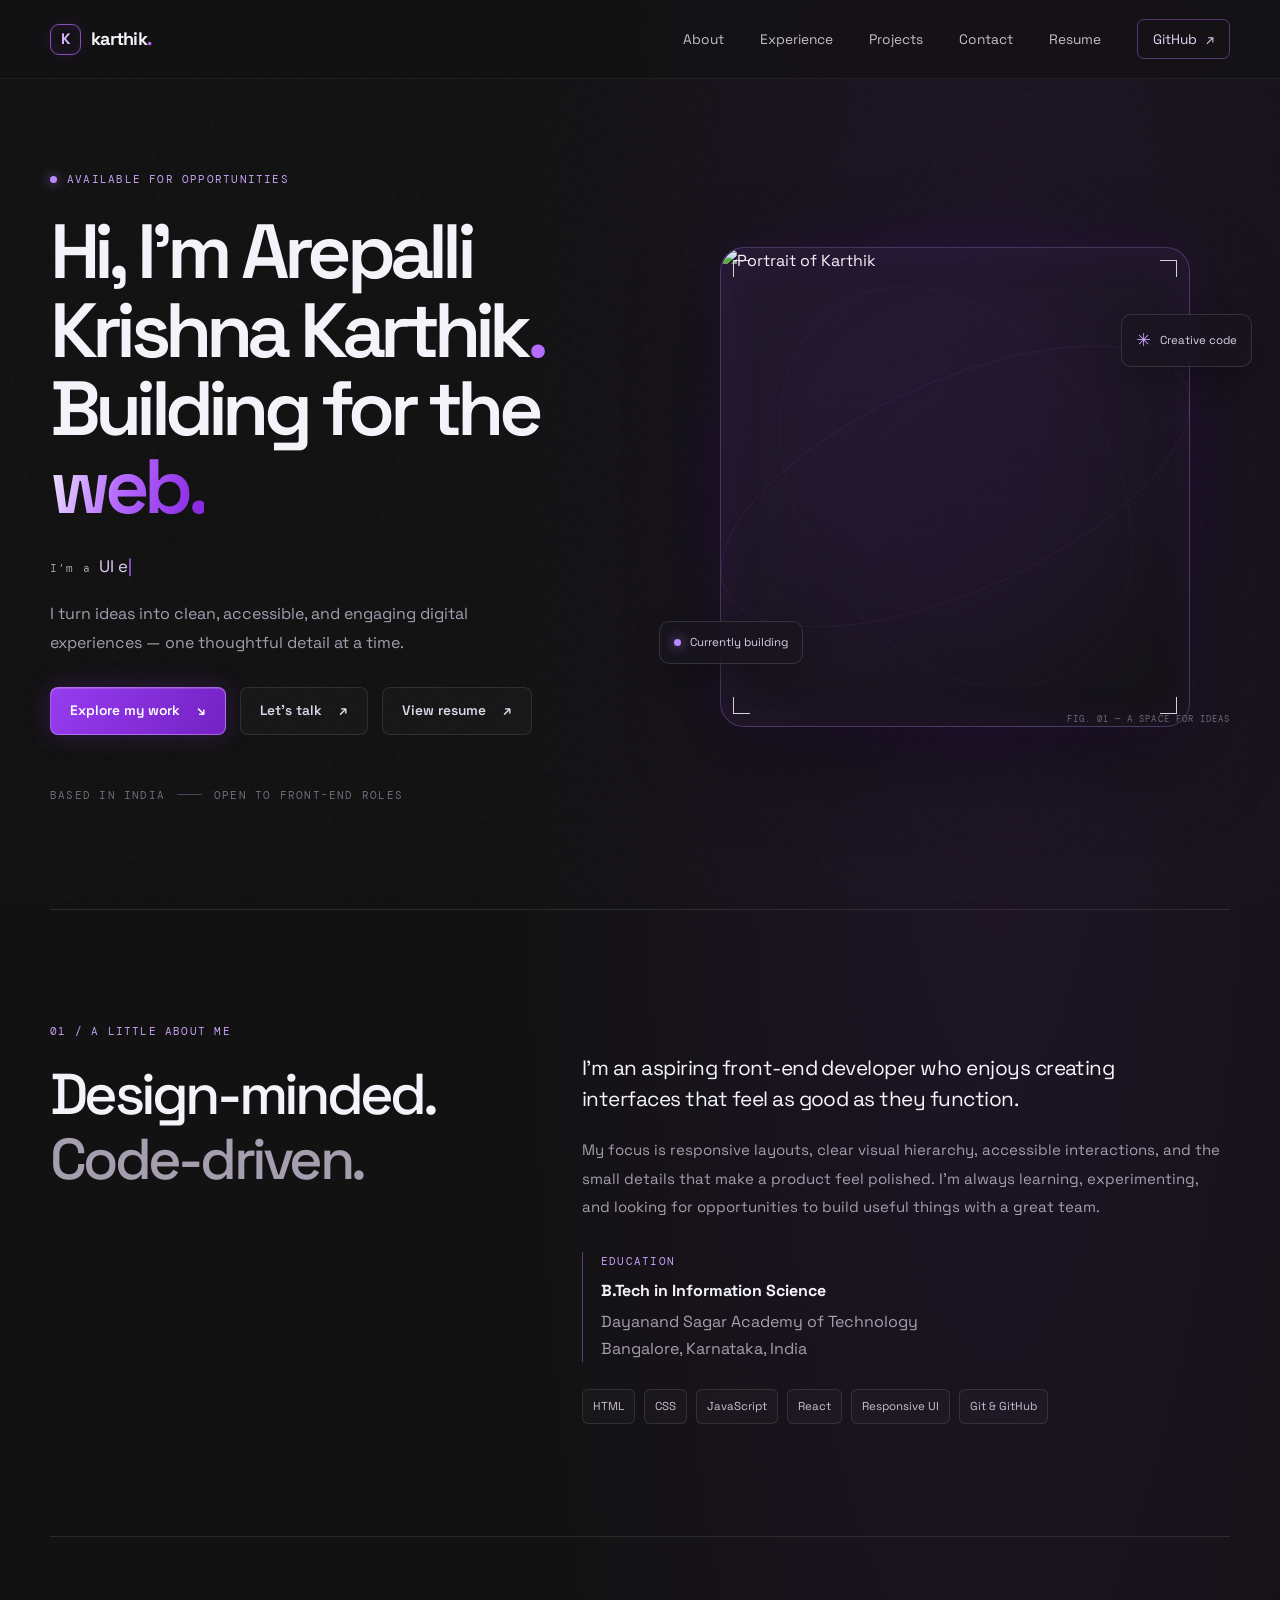
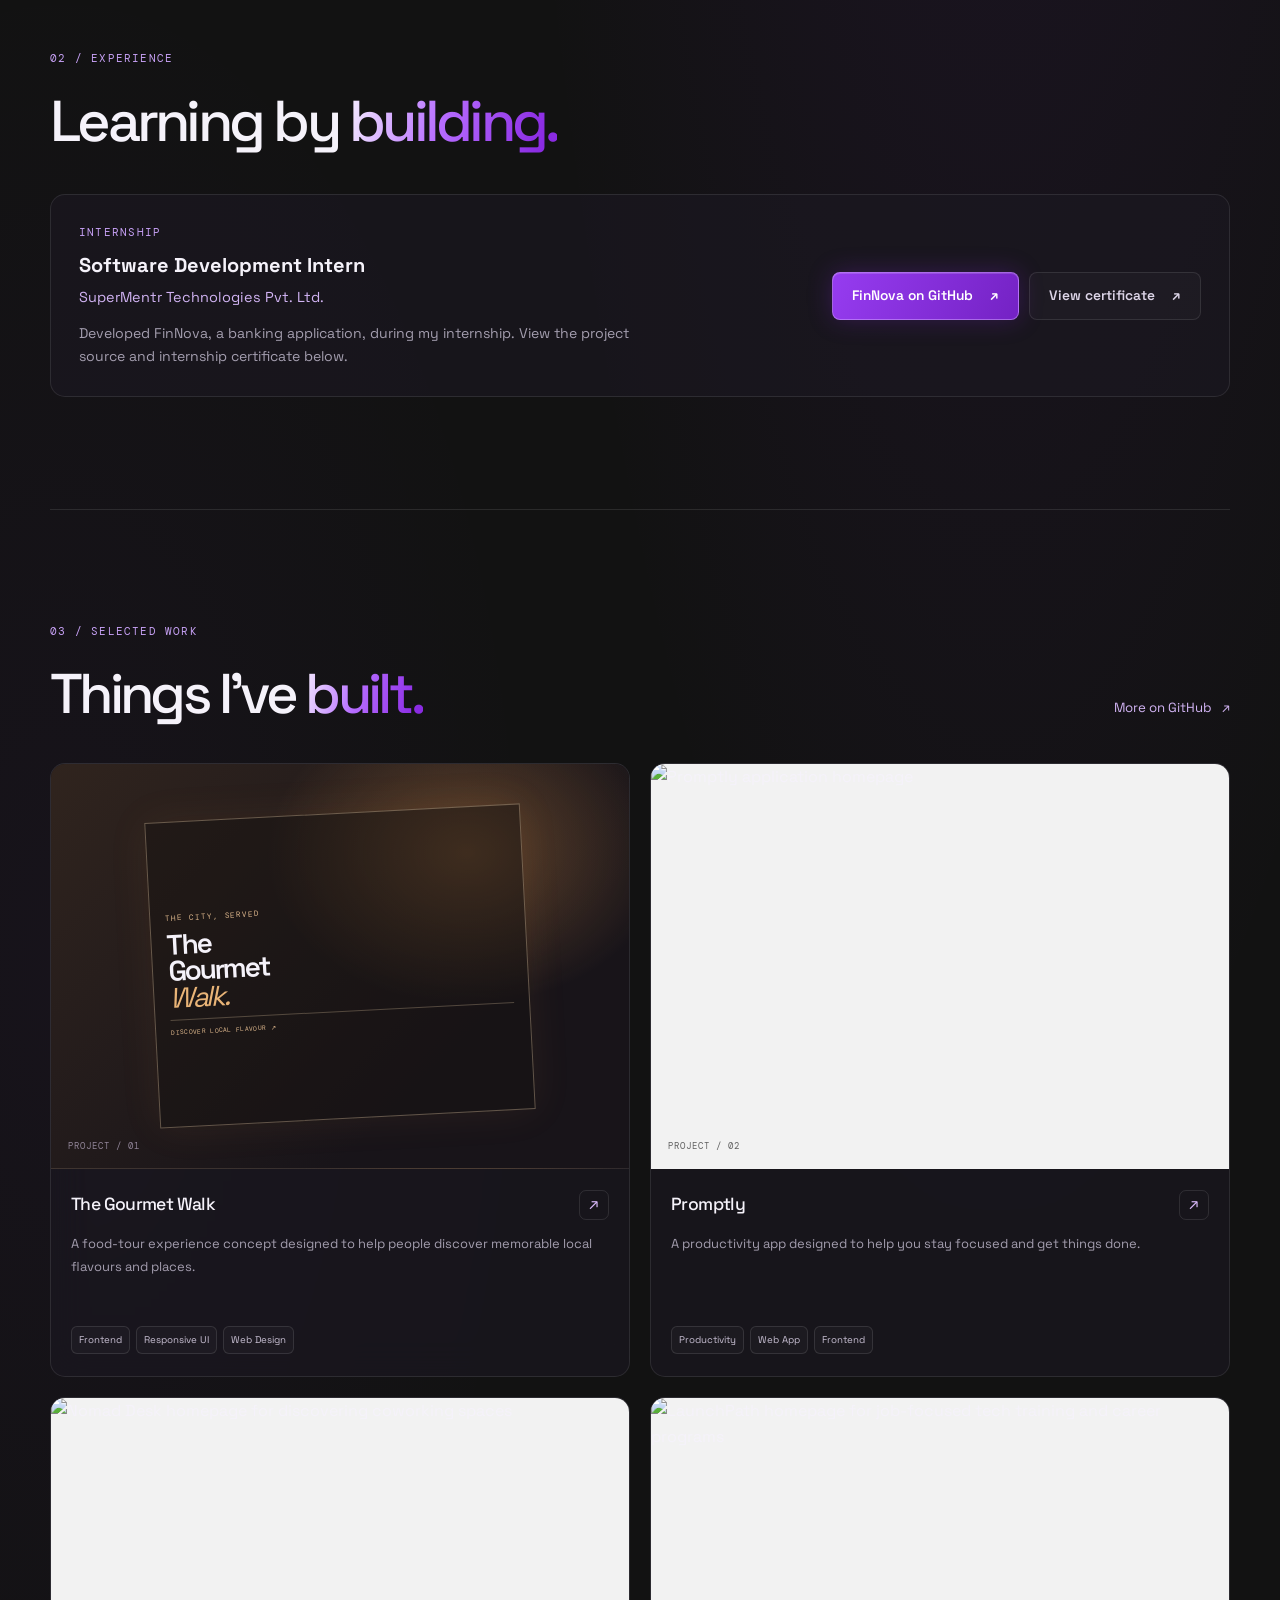
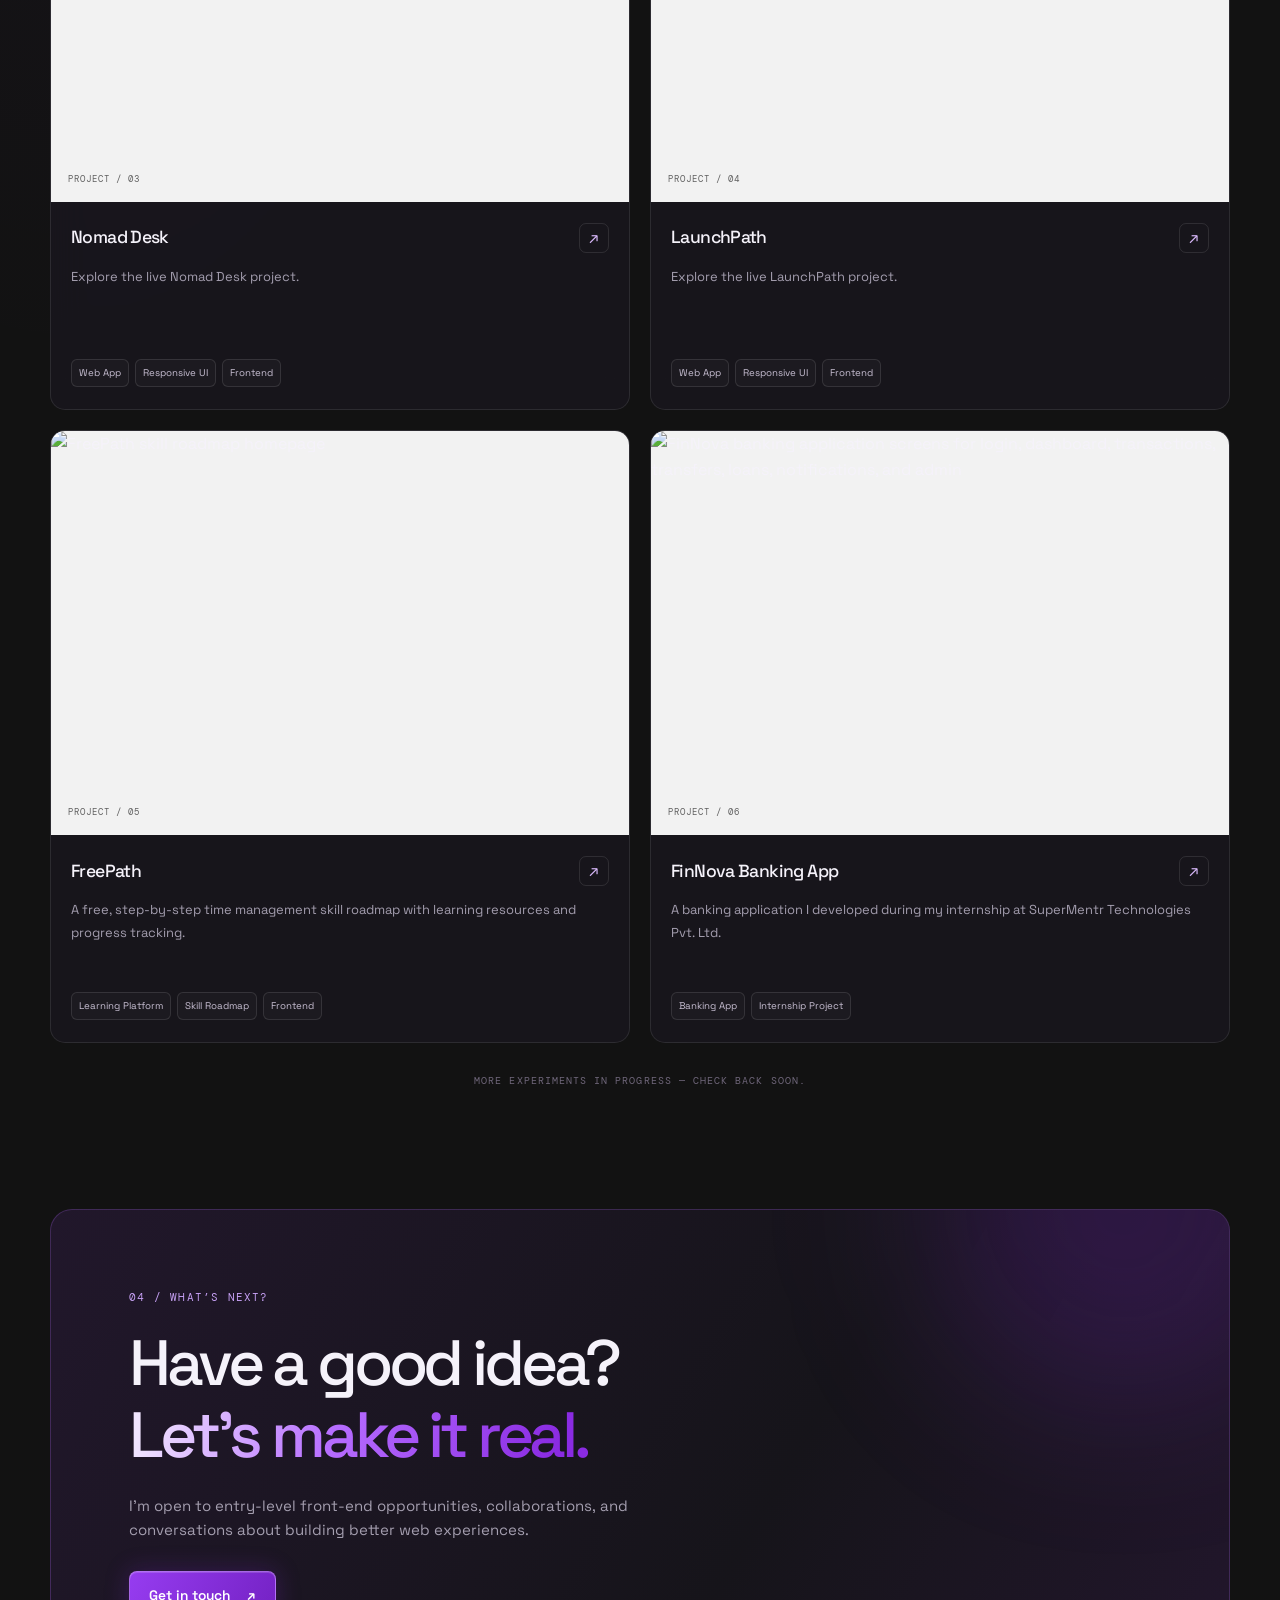
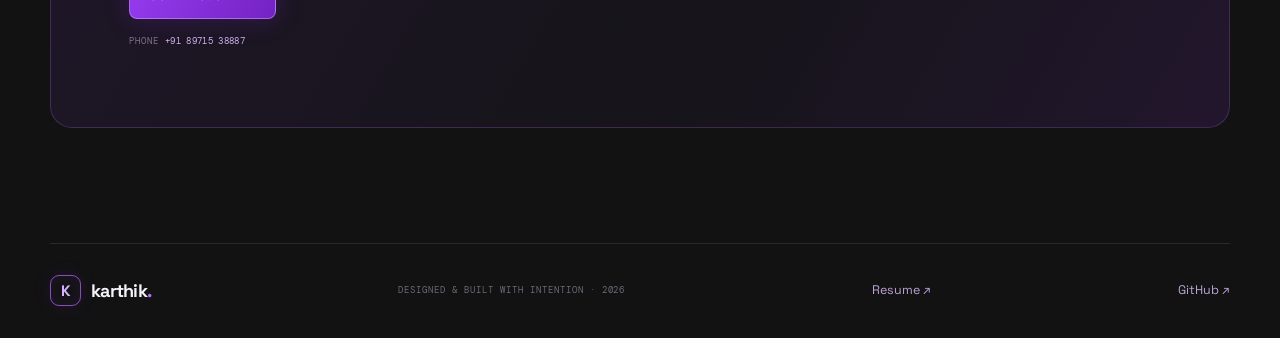
==== index.html @ 374aab89 "Add files via upload" ====
<!DOCTYPE html>
<html lang="en">
<head>
  <meta charset="UTF-8">
  <meta name="viewport" content="width=device-width, initial-scale=1.0">
  <meta name="theme-color" content="#121212">
  <meta name="description" content="Karthik — front-end developer crafting thoughtful, responsive web experiences.">
  <title> Karthik | Front-end Developer</title>
  <link rel="preconnect" href="https://fonts.googleapis.com">
  <link rel="preconnect" href="https://fonts.gstatic.com" crossorigin>
  <link href="https://fonts.googleapis.com/css2?family=DM+Mono:wght@400;500&family=Space+Grotesk:wght@400;500;600;700&display=swap" rel="stylesheet">
  <link rel="stylesheet" href="styles.css">
  <script src="script.js" defer></script>
</head>
<body>
  <a class="skip-link" href="#main">Skip to content</a>
  <header class="site-header">
    <nav class="nav container" aria-label="Main navigation">
      <a class="brand" href="#home" aria-label="Karthik home"><span class="brand-mark">K</span><span>karthik<span class="accent">.</span></span></a>
      <button class="menu-toggle" type="button" aria-expanded="false" aria-controls="nav-links" aria-label="Open navigation menu">
        <span></span><span></span>
      </button>
      <ul class="nav-links" id="nav-links">
        <li><a href="#about">About</a></li>
        <li><a href="#experience">Experience</a></li>
        <li><a href="#projects">Projects</a></li>
        <li><a href="#contact">Contact</a></li>
        <li><a href="resume.html">Resume</a></li>
        <li><a class="nav-github" href="https://github.com/karthikkk204" target="_blank" rel="noreferrer">GitHub <span aria-hidden="true">↗</span></a></li>
      </ul>
    </nav>
  </header>

  <main id="main">
    <section class="hero section container" id="home" aria-labelledby="hero-title">
      <div class="hero-copy">
        <p class="eyebrow"><span class="status-dot"></span> AVAILABLE FOR OPPORTUNITIES</p>
        <h1 id="hero-title">Hi, I’m  Arepalli Krishna Karthik<span class="accent">.</span><br>Building for the <span class="gradient-text">web.</span></h1>
        <p class="hero-subtitle"><span class="mono muted">I’m a </span><span class="typed-text" data-words="front-end developer,UI enthusiast,creative problem solver">front-end developer</span><span class="type-cursor" aria-hidden="true">|</span></p>
        <p class="hero-description">I turn ideas into clean, accessible, and engaging digital experiences — one thoughtful detail at a time.</p>
        <div class="hero-actions">
          <a class="button button-primary" href="#projects">Explore my work <span aria-hidden="true">↘</span></a>
          <a class="button button-quiet" href="#contact">Let’s talk <span aria-hidden="true">↗</span></a>
          <a class="button button-quiet" href="resume.html">View resume <span aria-hidden="true">↗</span></a>
        </div>
        <div class="hero-meta"><span class="mono">BASED IN INDIA</span><span class="meta-line"></span><span class="mono">OPEN TO FRONT-END ROLES</span></div>
      </div>

      <div class="hero-visual">
        <div class="visual-grid" aria-hidden="true"></div>
        <div class="orbit orbit-one" aria-hidden="true"></div>
        <div class="orbit orbit-two" aria-hidden="true"></div>
        <div class="visual-glow" aria-hidden="true"></div>
        <div class="scene-frame">
          <img class="profile-image" src="assets/profile.png" alt="Portrait of Karthik">
          <span class="frame-corner corner-tl" aria-hidden="true"></span>
          <span class="frame-corner corner-tr" aria-hidden="true"></span>
          <span class="frame-corner corner-bl" aria-hidden="true"></span>
          <span class="frame-corner corner-br" aria-hidden="true"></span>
        </div>
        <div class="floating-chip chip-top"><span class="chip-icon">✳</span> Creative code</div>
        <div class="floating-chip chip-bottom"><span class="status-dot"></span> Currently building</div>
        <p class="visual-caption mono">FIG. 01 — A SPACE FOR IDEAS</p>
      </div>
    </section>

    <section class="about section container" id="about" aria-labelledby="about-title">
      <div class="section-heading">
        <p class="eyebrow">01 / A LITTLE ABOUT ME</p>
        <h2 id="about-title">Design-minded.<br><span class="muted">Code-driven.</span></h2>
      </div>
      <div class="about-content">
        <p class="about-lead">I’m an aspiring front-end developer who enjoys creating interfaces that feel as good as they function.</p>
        <p class="muted">My focus is responsive layouts, clear visual hierarchy, accessible interactions, and the small details that make a product feel polished. I’m always learning, experimenting, and looking for opportunities to build useful things with a great team.</p>
        <div class="education">
          <p class="eyebrow">EDUCATION</p>
          <h3>B.Tech in Information Science</h3>
          <p class="muted">Dayanand Sagar Academy of Technology<br>Bangalore, Karnataka, India</p>
        </div>
        <div class="skill-list" aria-label="Skills">
          <span>HTML</span><span>CSS</span><span>JavaScript</span><span>React</span><span>Responsive UI</span><span>Git & GitHub</span>
        </div>
      </div>
    </section>

    <section class="experience section container" id="experience" aria-labelledby="experience-title">
      <div class="section-heading">
        <p class="eyebrow">02 / EXPERIENCE</p>
        <h2 id="experience-title">Learning by <span class="gradient-text">building.</span></h2>
      </div>
      <article class="experience-card">
        <div>
          <p class="eyebrow">INTERNSHIP</p>
          <h3>Software Development Intern</h3>
          <p class="experience-company">SuperMentr Technologies Pvt. Ltd.</p>
          <p class="muted">Developed FinNova, a banking application, during my internship. View the project source and internship certificate below.</p>
        </div>
        <div class="experience-links">
          <a class="button button-primary" href="https://github.com/karthikkk204/finnova-banking-application" target="_blank" rel="noreferrer">FinNova on GitHub <span aria-hidden="true">↗</span></a>
          <a class="button button-quiet" href="assets/internship%20certificate%20.pdf" target="_blank" rel="noreferrer">View certificate <span aria-hidden="true">↗</span></a>
        </div>
      </article>
    </section>

    <section class="projects section container" id="projects" aria-labelledby="projects-title">
      <div class="projects-heading">
        <div>
          <p class="eyebrow">03 / SELECTED WORK</p>
          <h2 id="projects-title">Things I’ve <span class="gradient-text">built.</span></h2>
        </div>
        <a class="text-link" href="https://github.com/karthikkk204" target="_blank" rel="noreferrer">More on GitHub <span aria-hidden="true">↗</span></a>
      </div>

      <div class="project-grid">
        <article class="project-card project-featured">
          <div class="project-art art-food" aria-hidden="true">
            <div class="art-window">
              <span class="art-kicker">THE CITY, SERVED</span>
              <span class="art-title">The<br>Gourmet<br><i>Walk.</i></span>
              <span class="art-pill">DISCOVER LOCAL FLAVOUR ↗</span>
            </div>
            <span class="art-index mono">PROJECT / 01</span>
          </div>
          <div class="project-info">
            <div class="project-title-row"><h3>The Gourmet Walk</h3><a href="https://the-gourmet-walk.vercel.app" target="_blank" rel="noreferrer" aria-label="Visit The Gourmet Walk website">↗</a></div>
            <p>A food-tour experience concept designed to help people discover memorable local flavours and places.</p>
            <div class="tag-list"><span>Frontend</span><span>Responsive UI</span><span>Web Design</span></div>
          </div>
        </article>

        <article class="project-card">
          <div class="project-art project-image-art">
            <img class="project-screenshot" src="assets/promptly.png" alt="Promptly application homepage">
            <span class="art-index mono">PROJECT / 02</span>
          </div>
          <div class="project-info">
            <div class="project-title-row"><h3>Promptly</h3><a href="https://promptly-gray-eight.vercel.app/" target="_blank" rel="noreferrer" aria-label="Visit Promptly">↗</a></div>
            <p>A productivity app designed to help you stay focused and get things done.</p>
            <div class="tag-list"><span>Productivity</span><span>Web App</span><span>Frontend</span></div>
          </div>
        </article>

        <article class="project-card">
          <div class="project-art project-image-art">
            <img class="project-screenshot" src="assets/nomaddesk.png" alt="Nomad Desk homepage for discovering coworking spaces">
            <span class="art-index mono">PROJECT / 03</span>
          </div>
          <div class="project-info">
            <div class="project-title-row"><h3>Nomad Desk</h3><a href="https://nomad-desk-nu.vercel.app" target="_blank" rel="noreferrer" aria-label="Visit Nomad Desk">↗</a></div>
            <p>Explore the live Nomad Desk project.</p>
            <div class="tag-list"><span>Web App</span><span>Responsive UI</span><span>Frontend</span></div>
          </div>
        </article>

        <article class="project-card">
          <div class="project-art project-image-art">
            <img class="project-screenshot" src="assets/launchpath.png" alt="LaunchPath homepage for job-focused tech training and career programs">
            <span class="art-index mono">PROJECT / 04</span>
          </div>
          <div class="project-info">
            <div class="project-title-row"><h3>LaunchPath</h3><a href="https://launchpath-gamma.vercel.app/" target="_blank" rel="noreferrer" aria-label="Visit LaunchPath">↗</a></div>
            <p>Explore the live LaunchPath project.</p>
            <div class="tag-list"><span>Web App</span><span>Responsive UI</span><span>Frontend</span></div>
          </div>
        </article>

        <article class="project-card">
          <div class="project-art project-image-art">
            <img class="project-screenshot" src="assets/freepath.png" alt="FreePath skill roadmap homepage">
            <span class="art-index mono">PROJECT / 05</span>
          </div>
          <div class="project-info">
            <div class="project-title-row"><h3>FreePath</h3><a href="https://freepath-three.vercel.app/skill/time-management" target="_blank" rel="noreferrer" aria-label="Visit FreePath time management roadmap">↗</a></div>
            <p>A free, step-by-step time management skill roadmap with learning resources and progress tracking.</p>
            <div class="tag-list"><span>Learning Platform</span><span>Skill Roadmap</span><span>Frontend</span></div>
          </div>
        </article>

        <article class="project-card">
          <div class="project-art project-image-art">
            <img class="project-screenshot" src="assets/project_sanp.png" alt="FinNova banking application screens for login, dashboard, transactions, transfers, loans, notifications, and admin">
            <span class="art-index mono">PROJECT / 06</span>
          </div>
          <div class="project-info">
            <div class="project-title-row"><h3>FinNova Banking App</h3><a href="https://github.com/karthikkk204/finnova-banking-application" target="_blank" rel="noreferrer" aria-label="View FinNova Banking App source on GitHub">↗</a></div>
            <p>A banking application I developed during my internship at SuperMentr Technologies Pvt. Ltd.</p>
            <div class="tag-list"><span>Banking App</span><span>Internship Project</span></div>
          </div>
        </article>
      </div>
      <p class="projects-note mono">MORE EXPERIMENTS IN PROGRESS — CHECK BACK SOON.</p>
    </section>

    <section class="contact section container" id="contact" aria-labelledby="contact-title">
      <div class="contact-panel">
        <div class="contact-orb" aria-hidden="true"></div>
        <p class="eyebrow">04 / WHAT’S NEXT?</p>
        <h2 id="contact-title">Have a good idea?<br><span class="gradient-text">Let’s make it real.</span></h2>
        <p class="muted">I’m open to entry-level front-end opportunities, collaborations, and conversations about building better web experiences.</p>
        <a class="button button-primary" href="https://mail.google.com/mail/?view=cm&amp;fs=1&amp;to=krishnakarthik.arepalli@gmail.com" target="_blank" rel="noreferrer">Get in touch <span aria-hidden="true">↗</span></a>
        <p class="contact-hint mono">PHONE <a href="tel:+91-8971538887">+91 89715 38887</a></p>
      </div>
    </section>
  </main>

  <footer class="footer container">
    <a class="brand" href="#home"><span class="brand-mark">K</span><span>karthik<span class="accent">.</span></span></a>
    <p class="mono">DESIGNED & BUILT WITH INTENTION · <span id="year">2026</span></p>
    <a class="footer-link" href="resume.html">Resume ↗</a>
    <a class="footer-link" href="https://github.com/karthikkk204" target="_blank" rel="noreferrer">GitHub ↗</a>
  </footer>
</body>
</html>
---- styles.css ----
/* Karthik's portfolio — dark minimalist / cyberpunk */
:root {
  color-scheme: dark;
  --bg: #121212;
  --bg-soft: #17151c;
  --panel: rgba(27, 25, 33, 0.68);
  --text: #f5f2fa;
  --muted: #a49eaf;
  --purple: #8A2BE2;
  --purple-bright: #b66cff;
  --line: rgba(255, 255, 255, 0.1);
  --font: "Space Grotesk", system-ui, sans-serif;
  --mono: "DM Mono", ui-monospace, monospace;
  --max-width: 1180px;
}
*, *::before, *::after { box-sizing: border-box; }
html { scroll-behavior: smooth; scroll-padding-top: 92px; }
body {
  margin: 0;
  background:
    radial-gradient(ellipse at 78% 10%, rgba(138, 43, 226, .10), transparent 32rem),
    radial-gradient(ellipse at 5% 50%, rgba(138, 43, 226, .045), transparent 30rem),
    var(--bg);
  color: var(--text);
  font-family: var(--font);
  line-height: 1.65;
  -webkit-font-smoothing: antialiased;
  overflow-x: hidden;
}
body::before {
  position: fixed; inset: 0; z-index: -1; pointer-events: none; content: "";
  opacity: .12;
  background-image: url("data:image/svg+xml,%3Csvg viewBox='0 0 180 180' xmlns='http://www.w3.org/2000/svg'%3E%3Cfilter id='n'%3E%3CfeTurbulence type='fractalNoise' baseFrequency='.85' numOctaves='3' stitchTiles='stitch'/%3E%3C/filter%3E%3Crect width='100%25' height='100%25' filter='url(%23n)' opacity='.16'/%3E%3C/svg%3E");
}
a { color: inherit; text-decoration: none; }
button, a { -webkit-tap-highlight-color: transparent; }
button { font: inherit; }
::selection { background: rgba(138, 43, 226, .42); color: white; }
.container { width: min(var(--max-width), calc(100% - 64px)); margin-inline: auto; }
.section { padding-block: 112px; }
.accent { color: var(--purple-bright); }
.muted { color: var(--muted); }
.mono, .eyebrow { font-family: var(--mono); letter-spacing: .11em; font-size: .69rem; }
.eyebrow { color: #c6a0f4; margin: 0 0 22px; }
.skip-link { position: absolute; top: -100px; left: 1rem; z-index: 1000; padding: .7rem 1rem; background: var(--purple); border-radius: 8px; }
.skip-link:focus { top: 1rem; }
.site-header {
  position: fixed; inset: 0 0 auto; z-index: 100;
  border-bottom: 1px solid rgba(255,255,255,.055);
  background: rgba(18,18,18,.72);
  -webkit-backdrop-filter: blur(18px); backdrop-filter: blur(18px);
}
.nav { min-height: 78px; display: flex; align-items: center; justify-content: space-between; }
.brand { display: inline-flex; align-items: center; gap: 10px; font-weight: 700; letter-spacing: -.04em; font-size: 1.13rem; }
.brand-mark { display: grid; place-items: center; width: 31px; height: 31px; border: 1px solid rgba(182,108,255,.7); border-radius: 9px; color: #d5b0ff; font-size: .95rem; box-shadow: inset 0 0 15px rgba(138,43,226,.13), 0 0 18px rgba(138,43,226,.12); }
.nav-links { display: flex; align-items: center; gap: 36px; list-style: none; padding: 0; margin: 0; }
.nav-links a { position: relative; color: #c5bfce; font-size: .86rem; transition: color .2s ease; }
.nav-links a:not(.nav-github)::after { position: absolute; content: ""; left: 0; bottom: -7px; width: 100%; height: 1px; background: var(--purple-bright); transform: scaleX(0); transform-origin: right; transition: transform .25s ease; }
.nav-links a:hover, .nav-links a:focus-visible { color: white; }
.nav-links a:hover::after, .nav-links a:focus-visible::after { transform: scaleX(1); transform-origin: left; }
.nav-links .nav-github { padding: 10px 15px; border: 1px solid rgba(182,108,255,.42); border-radius: 7px; color: #e6d4fb; }
.nav-github span { margin-left: 5px; }
.menu-toggle { display: none; background: none; border: 0; padding: 8px; color: white; }
.menu-toggle span { display: block; width: 23px; height: 2px; background: white; margin: 5px 0; }

.hero { min-height: 760px; padding-top: 170px; padding-bottom: 105px; display: grid; grid-template-columns: 1.03fr .97fr; gap: 48px; align-items: center; }
.hero-copy { position: relative; z-index: 2; }
.status-dot { display: inline-block; width: 7px; height: 7px; flex: 0 0 auto; border-radius: 50%; background: #b98aff; box-shadow: 0 0 12px rgba(185,138,255,.8); }
.hero .eyebrow { display: flex; align-items: center; gap: 10px; margin-bottom: 24px; }
h1, h2, h3, p { margin-top: 0; }
h1 { max-width: 690px; font-size: clamp(3.25rem, 6vw, 5.5rem); letter-spacing: -.075em; line-height: 1.02; margin-bottom: 27px; font-weight: 600; }
.gradient-text { color: var(--purple-bright); background: linear-gradient(105deg, #f1e5ff 4%, #b66cff 45%, #8A2BE2 92%); -webkit-background-clip: text; background-clip: text; -webkit-text-fill-color: transparent; }
.hero-subtitle { min-height: 30px; margin-bottom: 16px; font-size: 1.05rem; }
.typed-text { color: #e1c9ff; }
.type-cursor { color: var(--purple-bright); animation: blink .8s step-end infinite; }
@keyframes blink { 50% { opacity: 0; } }
.hero-description { max-width: 480px; color: var(--muted); font-size: 1rem; line-height: 1.85; margin-bottom: 29px; }
.hero-actions { display: flex; align-items: center; gap: 14px; flex-wrap: wrap; }
.button { display: inline-flex; align-items: center; justify-content: center; gap: 17px; min-height: 48px; padding: 0 19px; border-radius: 8px; font-size: .86rem; font-weight: 600; transition: transform .2s ease, box-shadow .2s ease, border-color .2s ease; }
.button:hover { transform: translateY(-2px); }
.button-primary { background: linear-gradient(115deg, #963cf0, #7422c4); border: 1px solid rgba(216,174,255,.48); color: white; box-shadow: 0 0 25px rgba(138,43,226,.25), inset 0 1px rgba(255,255,255,.15); }
.button-primary:hover { box-shadow: 0 0 35px rgba(138,43,226,.45), inset 0 1px rgba(255,255,255,.18); }
.button-quiet { border: 1px solid var(--line); color: #ddd5e8; background: rgba(255,255,255,.025); }
.button-quiet:hover { border-color: rgba(182,108,255,.5); }
.hero-meta { display: flex; align-items: center; gap: 12px; color: #716a7b; margin-top: 51px; font-size: .59rem; }
.meta-line { width: 25px; height: 1px; background: #4e405f; }

.hero-visual { min-height: 450px; position: relative; display: grid; place-items: center; isolation: isolate; }
.visual-grid { position: absolute; inset: 6% -4% 4% 0; z-index: -2; opacity: .25; background-image: linear-gradient(rgba(173,112,237,.15) 1px, transparent 1px), linear-gradient(90deg, rgba(173,112,237,.15) 1px, transparent 1px); background-size: 32px 32px; mask-image: radial-gradient(ellipse, black 15%, transparent 72%); }
.visual-glow { position: absolute; width: 68%; aspect-ratio: 1; border-radius: 50%; background: rgba(117,32,202,.2); filter: blur(68px); z-index: -1; }
.orbit { position: absolute; border: 1px solid rgba(181,126,255,.22); border-radius: 50%; transform: rotate(-24deg); }
.orbit-one { width: 92%; height: 44%; }
.orbit-two { width: 79%; height: 65%; transform: rotate(57deg); border-color: rgba(181,126,255,.12); }
.scene-frame { width: min(100%, 470px); aspect-ratio: 1 / 1.02; position: relative; overflow: hidden; border: 1px solid rgba(190,140,255,.28); border-radius: 24px; background: linear-gradient(145deg, rgba(42,29,57,.62), rgba(18,18,18,.75)); box-shadow: 0 30px 90px rgba(0,0,0,.35), 0 0 55px rgba(138,43,226,.11), inset 0 0 50px rgba(138,43,226,.08); animation: float 7s ease-in-out infinite; }
.scene-frame iframe { position: absolute; inset: 0; width: 100%; height: 100%; border: 0; z-index: 2; background: transparent; }
.profile-image { position: absolute; inset: 0; width: 100%; height: 100%; border-radius: inherit; object-fit: cover; }
.scene-placeholder { position: absolute; inset: 0; display: flex; align-items: center; justify-content: center; flex-direction: column; gap: 11px; text-align: center; }
.scene-placeholder p { margin: 0; color: #cdb0f5; font-size: .7rem; }
.placeholder-hint { max-width: 230px; padding: 0 10px; color: #81768d; font-size: .7rem; }
.scene-orb { width: 142px; aspect-ratio: 1; border-radius: 44% 56% 58% 42% / 42% 44% 56% 58%; display: grid; place-items: center; margin-bottom: 10px; background: radial-gradient(circle at 32% 26%, #d7b2ff 0, #9b4be8 17%, #51217b 48%, #1b1324 74%); box-shadow: inset -18px -17px 32px rgba(0,0,0,.5), inset 9px 9px 24px rgba(255,255,255,.16), 0 0 52px rgba(138,43,226,.28); animation: morph 9s ease-in-out infinite; }
.scene-orb span { width: 60%; height: 60%; border: 1px solid rgba(236,218,255,.42); border-radius: 50%; transform: rotateX(65deg) rotate(-30deg); box-shadow: 0 0 18px rgba(198,144,255,.3); }
@keyframes morph { 0%,100% { border-radius: 44% 56% 58% 42% / 42% 44% 56% 58%; transform: rotate(-8deg); } 50% { border-radius: 60% 40% 40% 60% / 55% 60% 40% 45%; transform: rotate(9deg); } }
@keyframes float { 0%,100% { transform: translateY(0) rotate(.3deg); } 50% { transform: translateY(-12px) rotate(-.3deg); } }
.frame-corner { position: absolute; z-index: 3; width: 17px; height: 17px; border-color: #c48cff; opacity: .85; }
.corner-tl { top: 12px; left: 12px; border-top: 1px solid; border-left: 1px solid; }
.corner-tr { top: 12px; right: 12px; border-top: 1px solid; border-right: 1px solid; }
.corner-bl { bottom: 12px; left: 12px; border-bottom: 1px solid; border-left: 1px solid; }
.corner-br { bottom: 12px; right: 12px; border-bottom: 1px solid; border-right: 1px solid; }
.floating-chip { position: absolute; z-index: 4; display: flex; align-items: center; gap: 9px; padding: 11px 14px; border: 1px solid rgba(255,255,255,.12); border-radius: 10px; background: rgba(25,22,31,.75); -webkit-backdrop-filter: blur(14px); backdrop-filter: blur(14px); color: #dcd2e8; font-size: .72rem; box-shadow: 0 12px 32px rgba(0,0,0,.2); }
.chip-top { top: 14%; right: -4%; }
.chip-icon { color: #d0a5ff; font-size: 1.1rem; }
.chip-bottom { bottom: 13%; left: -4%; }
.visual-caption { position: absolute; right: 0; bottom: -10px; color: #6f667a; font-size: .59rem; }

.about { border-top: 1px solid var(--line); border-bottom: 1px solid var(--line); display: grid; grid-template-columns: .8fr 1.2fr; gap: 100px; }
h2 { font-size: clamp(2.3rem, 4.5vw, 3.7rem); line-height: 1.12; letter-spacing: -.065em; font-weight: 500; margin-bottom: 0; }
.about-content { padding-top: 31px; max-width: 650px; }
.about-lead { font-size: 1.3rem; line-height: 1.5; letter-spacing: -.025em; max-width: 610px; }
.about-content > .muted { font-size: .94rem; line-height: 1.9; }
.education { margin-top: 30px; padding-left: 18px; border-left: 1px solid rgba(182,108,255,.45); }
.education .eyebrow { margin-bottom: 8px; }
.education h3 { margin-bottom: 5px; font-size: 1rem; }
.education p:last-child { margin-bottom: 0; }
.experience { border-bottom: 1px solid var(--line); }
.experience-card { display: flex; justify-content: space-between; align-items: center; gap: 30px; margin-top: 40px; padding: 28px; border: 1px solid rgba(255,255,255,.095); border-radius: 15px; background: var(--panel); }
.experience-card .eyebrow { margin-bottom: 8px; }
.experience-card h3 { margin-bottom: 4px; font-size: 1.25rem; }
.experience-company { margin-bottom: 12px; color: #d2b4f4; font-size: .9rem; }
.experience-card .muted { max-width: 560px; margin-bottom: 0; font-size: .88rem; }
.experience-links { display: flex; flex-wrap: wrap; gap: 10px; }
.skill-list, .tag-list { display: flex; flex-wrap: wrap; gap: 9px; }
.skill-list { margin-top: 27px; }
.skill-list span, .tag-list span { border: 1px solid rgba(255,255,255,.11); border-radius: 6px; padding: 7px 10px; color: #c9c0d4; background: rgba(255,255,255,.025); font-size: .72rem; }

.projects { padding-bottom: 95px; }
.projects-heading { display: flex; align-items: end; justify-content: space-between; gap: 24px; margin-bottom: 38px; }
.projects-heading h2 { font-size: clamp(2.4rem, 4.5vw, 3.5rem); }
.text-link { color: #d2b4f4; font-size: .83rem; padding-bottom: 6px; }
.text-link span { display: inline-block; margin-left: 7px; transition: transform .2s ease; }
.text-link:hover span { transform: translate(3px,-3px); }
.project-grid { display: grid; grid-template-columns: repeat(2, minmax(0, 1fr)); gap: 20px; }
.project-card { min-width: 0; overflow: hidden; border: 1px solid rgba(255,255,255,.095); border-radius: 15px; background: var(--panel); -webkit-backdrop-filter: blur(18px); backdrop-filter: blur(18px); transition: transform .28s ease, border-color .28s ease, box-shadow .28s ease; }
.project-card:hover { transform: translateY(-7px); border-color: rgba(182,108,255,.55); box-shadow: 0 18px 50px rgba(0,0,0,.24), 0 0 30px rgba(138,43,226,.11); }
.project-art { position: relative; display: grid; place-items: center; aspect-ratio: 1.43 / 1; overflow: hidden; border-bottom: 1px solid rgba(255,255,255,.08); }
.project-image-art { background: #f2f2f2; }
.project-screenshot { width: 100%; height: 100%; object-fit: contain; }
.project-image-art .art-index { color: rgba(18,18,18,.65); }
.art-index { position: absolute; left: 17px; bottom: 14px; color: rgba(236,221,255,.55); font-size: .56rem; }
.art-food { background: radial-gradient(ellipse at 72% 22%, rgba(220,147,75,.35), transparent 34%), linear-gradient(135deg, #30241e, #181419 70%); }
.art-window { width: 65%; height: 76%; display: flex; flex-direction: column; justify-content: center; padding: 15px; border: 1px solid rgba(255,225,185,.32); background: rgba(22,18,17,.46); box-shadow: 0 0 40px rgba(211,134,70,.09); transform: rotate(-3deg); }
.art-kicker { font: .48rem var(--mono); letter-spacing: .12em; color: #dfb88d; }
.art-title { font-size: clamp(1.3rem, 2.2vw, 2.1rem); font-weight: 600; letter-spacing: -.08em; line-height: .94; margin: 9px 0; }
.art-title i { color: #e9b477; font-weight: 400; }
.art-pill { font: .4rem var(--mono); letter-spacing: .05em; color: #dfb88d; border-top: 1px solid rgba(255,225,185,.25); padding-top: 8px; }
.art-portfolio { background: radial-gradient(ellipse at 40% 20%, rgba(138,43,226,.25), transparent 50%), #17141d; }
.mini-browser { position: relative; width: 67%; height: 66%; border: 1px solid rgba(205,172,255,.35); border-radius: 8px; background: rgba(19,17,24,.85); box-shadow: 0 10px 35px rgba(0,0,0,.3); padding: 24px 14px 12px; transform: rotate(4deg); }
.browser-dots { position: absolute; display: flex; gap: 4px; top: 9px; left: 10px; }
.browser-dots i { width: 4px; height: 4px; border-radius: 50%; background: #a76be5; }
.browser-dots i:nth-child(2) { opacity: .6; }.browser-dots i:nth-child(3) { opacity: .3; }
.browser-lines span { display: block; height: 4px; border-radius: 4px; margin-bottom: 5px; background: #b28add; opacity: .7; }
.browser-lines span:nth-child(1) { width: 55%; height: 7px; }.browser-lines span:nth-child(2) { width: 80%; opacity: .23; }.browser-lines span:nth-child(3) { width: 62%; opacity: .14; }
.browser-block { height: 32%; margin-top: 12px; border-radius: 4px; background: linear-gradient(110deg, rgba(138,43,226,.5), rgba(138,43,226,.04)); }
.browser-footer { display: flex; gap: 7px; margin-top: 9px; }.browser-footer span { width: 35%; height: 4px; border-radius: 4px; background: #a76be5; opacity: .4; }
.art-lab { background: radial-gradient(ellipse at center, rgba(98,45,146,.27), transparent 53%), #17141d; }
.lab-ring { position: absolute; width: 40%; aspect-ratio: 1; border: 1px solid rgba(192,137,255,.65); border-radius: 50%; box-shadow: 0 0 20px rgba(138,43,226,.14); }
.ring-a { transform: scaleX(1.6) rotate(35deg); }.ring-b { transform: scaleX(.7) rotate(-48deg); border-color: rgba(192,137,255,.3); }
.lab-core { width: 23%; aspect-ratio: 1; border-radius: 50%; background: radial-gradient(circle at 30% 25%, #e0c1ff, #8A2BE2 40%, #271336 78%); box-shadow: 0 0 35px rgba(138,43,226,.5); }
.lab-label { position: absolute; top: 17px; right: 16px; font-size: .48rem; line-height: 1.6; color: #a68bbb; text-align: right; }
.project-info { padding: 21px 20px 22px; }
.project-title-row { display: flex; align-items: center; justify-content: space-between; gap: 12px; }
.project-title-row h3 { margin: 0; font-size: 1.1rem; letter-spacing: -.035em; font-weight: 500; }
.project-title-row > a { display: grid; place-items: center; width: 30px; height: 30px; flex: 0 0 auto; border: 1px solid var(--line); border-radius: 7px; color: #d8b8fa; transition: background .2s ease; }
.project-title-row > a:hover { background: rgba(138,43,226,.22); }
.project-info p { min-height: 77px; color: var(--muted); font-size: .81rem; line-height: 1.8; margin: 12px 0 17px; }
.tag-list { gap: 6px; }.tag-list span { font-size: .61rem; padding: 5px 7px; }
.projects-note { text-align: center; color: #6f667a; font-size: .6rem; margin: 30px 0 0; }

.contact { padding-top: 25px; padding-bottom: 115px; }
.contact-panel { position: relative; overflow: hidden; padding: clamp(34px, 7vw, 78px); border: 1px solid rgba(182,108,255,.23); border-radius: 22px; background: linear-gradient(120deg, rgba(36,24,48,.83), rgba(23,21,28,.82) 60%, rgba(39,24,52,.8)); }
.contact-panel > *:not(.contact-orb) { position: relative; z-index: 1; }
.contact-panel h2 { font-size: clamp(2.6rem, 5vw, 4.4rem); }
.contact-panel > .muted { max-width: 560px; margin: 22px 0 28px; font-size: .94rem; }
.contact-orb { position: absolute; width: 390px; height: 390px; border-radius: 50%; right: -90px; top: -200px; background: rgba(138,43,226,.18); filter: blur(80px); }
.contact-hint { margin: 15px 0 0; font-size: .55rem; color: #81758e; }
.contact-hint a { color: #d2b4f4; letter-spacing: .04em; }
.contact-hint a:hover, .contact-hint a:focus-visible { color: white; }
.resume-main { min-height: calc(100vh - 100px); padding-top: 132px; padding-bottom: 70px; }
.resume-heading { display: flex; align-items: end; justify-content: space-between; gap: 24px; margin-bottom: 28px; }
.resume-heading h1 { margin-bottom: 0; font-size: clamp(2.8rem, 6vw, 4.5rem); }
.resume-viewer { display: block; width: 100%; height: min(78vh, 1050px); min-height: 520px; border: 1px solid rgba(190,140,255,.28); border-radius: 14px; background: #1b1921; }
.resume-fallback { margin-top: 16px; color: var(--muted); font-size: .9rem; }
.resume-fallback a { color: #d2b4f4; text-decoration: underline; text-underline-offset: 3px; }
.footer { display: flex; align-items: center; justify-content: space-between; gap: 20px; min-height: 95px; border-top: 1px solid var(--line); }
.footer p { margin: 0; color: #6f6878; font-size: .56rem; text-align: center; }
.footer-link { color: #bca3d6; font-size: .78rem; }

@media (max-width: 980px) {
  .container { width: min(100% - 44px, var(--max-width)); }
  .hero { gap: 24px; min-height: auto; padding-top: 145px; }
  h1 { font-size: clamp(3rem, 6.7vw, 4.6rem); }
  .hero-visual { min-height: 380px; }
  .scene-frame { width: 100%; }
  .chip-top { right: -2%; }.chip-bottom { left: -2%; }
  .about { gap: 55px; }
  .project-grid { gap: 14px; }
  .project-info { padding: 17px 15px 18px; }
  .project-info p { min-height: 95px; }
}
@media (max-width: 720px) {
  html { scroll-padding-top: 76px; }
  .container { width: calc(100% - 36px); }
  .section { padding-block: 78px; }
  .nav { min-height: 70px; }
  .menu-toggle { display: block; cursor: pointer; }
  .nav-links { position: absolute; top: 69px; left: 0; right: 0; display: none; align-items: stretch; gap: 0; padding: 12px 18px 20px; border-bottom: 1px solid var(--line); background: rgba(18,18,18,.96); -webkit-backdrop-filter: blur(20px); backdrop-filter: blur(20px); }
  .nav-links.is-open { display: flex; flex-direction: column; }
  .nav-links li { padding: 11px 0; }
  .nav-links a:not(.nav-github)::after { bottom: -3px; }
  .nav-links .nav-github { display: inline-block; }
  .hero { grid-template-columns: 1fr; gap: 34px; padding-top: 132px; padding-bottom: 72px; }
  h1 { font-size: clamp(3.25rem, 13vw, 5rem); }
  .hero-description { max-width: 550px; }
  .hero-meta { margin-top: 34px; flex-wrap: wrap; }
  .hero-visual { width: min(100%, 480px); min-height: 400px; margin: 0 auto; }
  .scene-frame { width: min(100%, 410px); }
  .chip-top { right: 0; }.chip-bottom { left: 0; }
  .visual-caption { right: 2%; bottom: -5px; }
  .about { grid-template-columns: 1fr; gap: 20px; }
  .about-content { padding-top: 0; }
  .about-lead { font-size: 1.2rem; }
  .experience-card { align-items: start; flex-direction: column; padding: 22px; }
  .projects-heading { align-items: start; flex-direction: column; margin-bottom: 27px; }
  .project-grid { grid-template-columns: 1fr; gap: 18px; }
  .project-art { aspect-ratio: 1.8 / 1; }
  .art-title { font-size: 2rem; }
  .project-info { padding: 20px; }
  .project-info p { min-height: auto; }
  .resume-heading { align-items: start; flex-direction: column; }
  .resume-viewer { height: 70vh; min-height: 400px; }
  .contact { padding-top: 0; padding-bottom: 78px; }
  .contact-panel { padding: 34px 24px; }
  .contact-panel h2 { font-size: clamp(2.5rem, 10vw, 3.7rem); }
  .contact-orb { right: -200px; }
  .footer { min-height: 110px; flex-wrap: wrap; justify-content: space-between; padding-block: 22px; }
  .footer p { order: 3; width: 100%; text-align: left; }
}
@media (max-width: 380px) {
  .container { width: calc(100% - 28px); }
  .hero-actions { align-items: stretch; flex-direction: column; max-width: 240px; }
  .hero-meta { font-size: .52rem; }
  .hero-visual { min-height: 330px; }
  .floating-chip { font-size: .64rem; padding: 9px 10px; }
  .scene-orb { width: 112px; }
}
@media (prefers-reduced-motion: reduce) {
  *, *::before, *::after { scroll-behavior: auto !important; animation-duration: .01ms !important; animation-iteration-count: 1 !important; transition-duration: .01ms !important; }
}
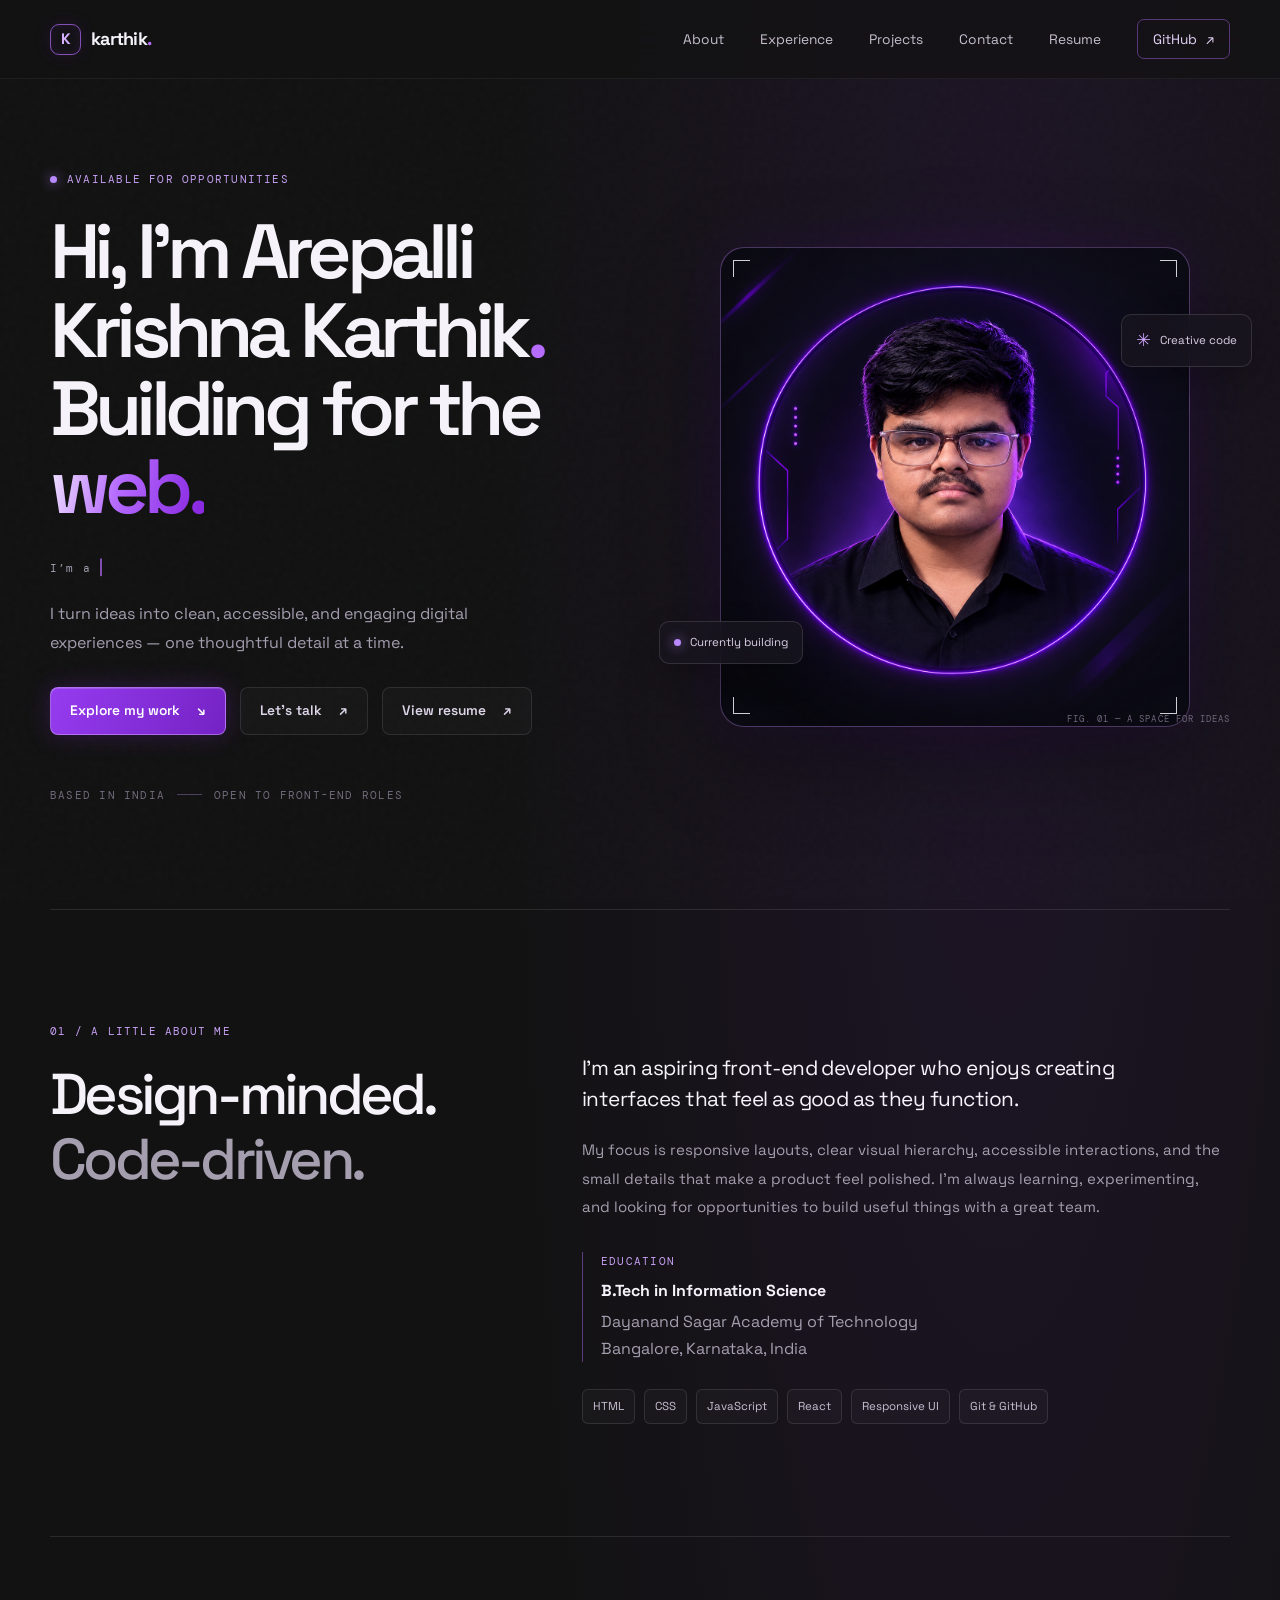
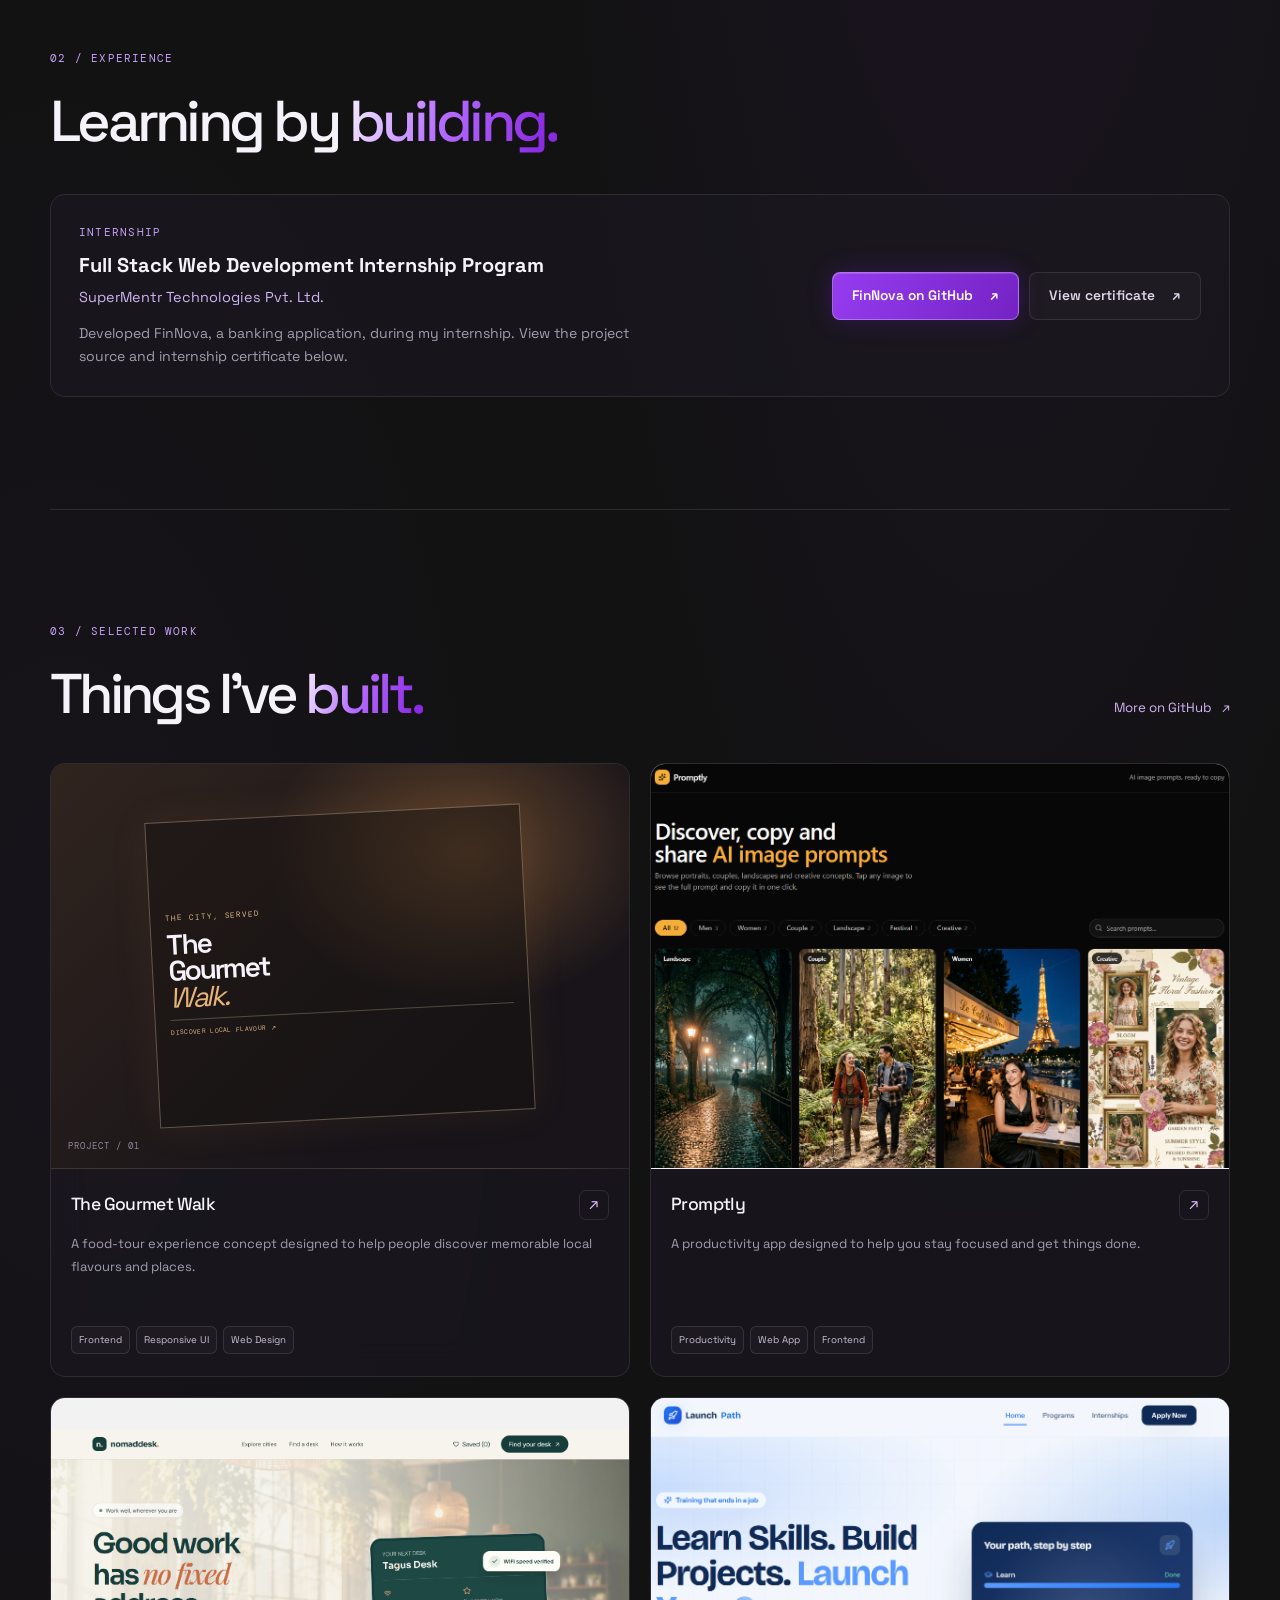
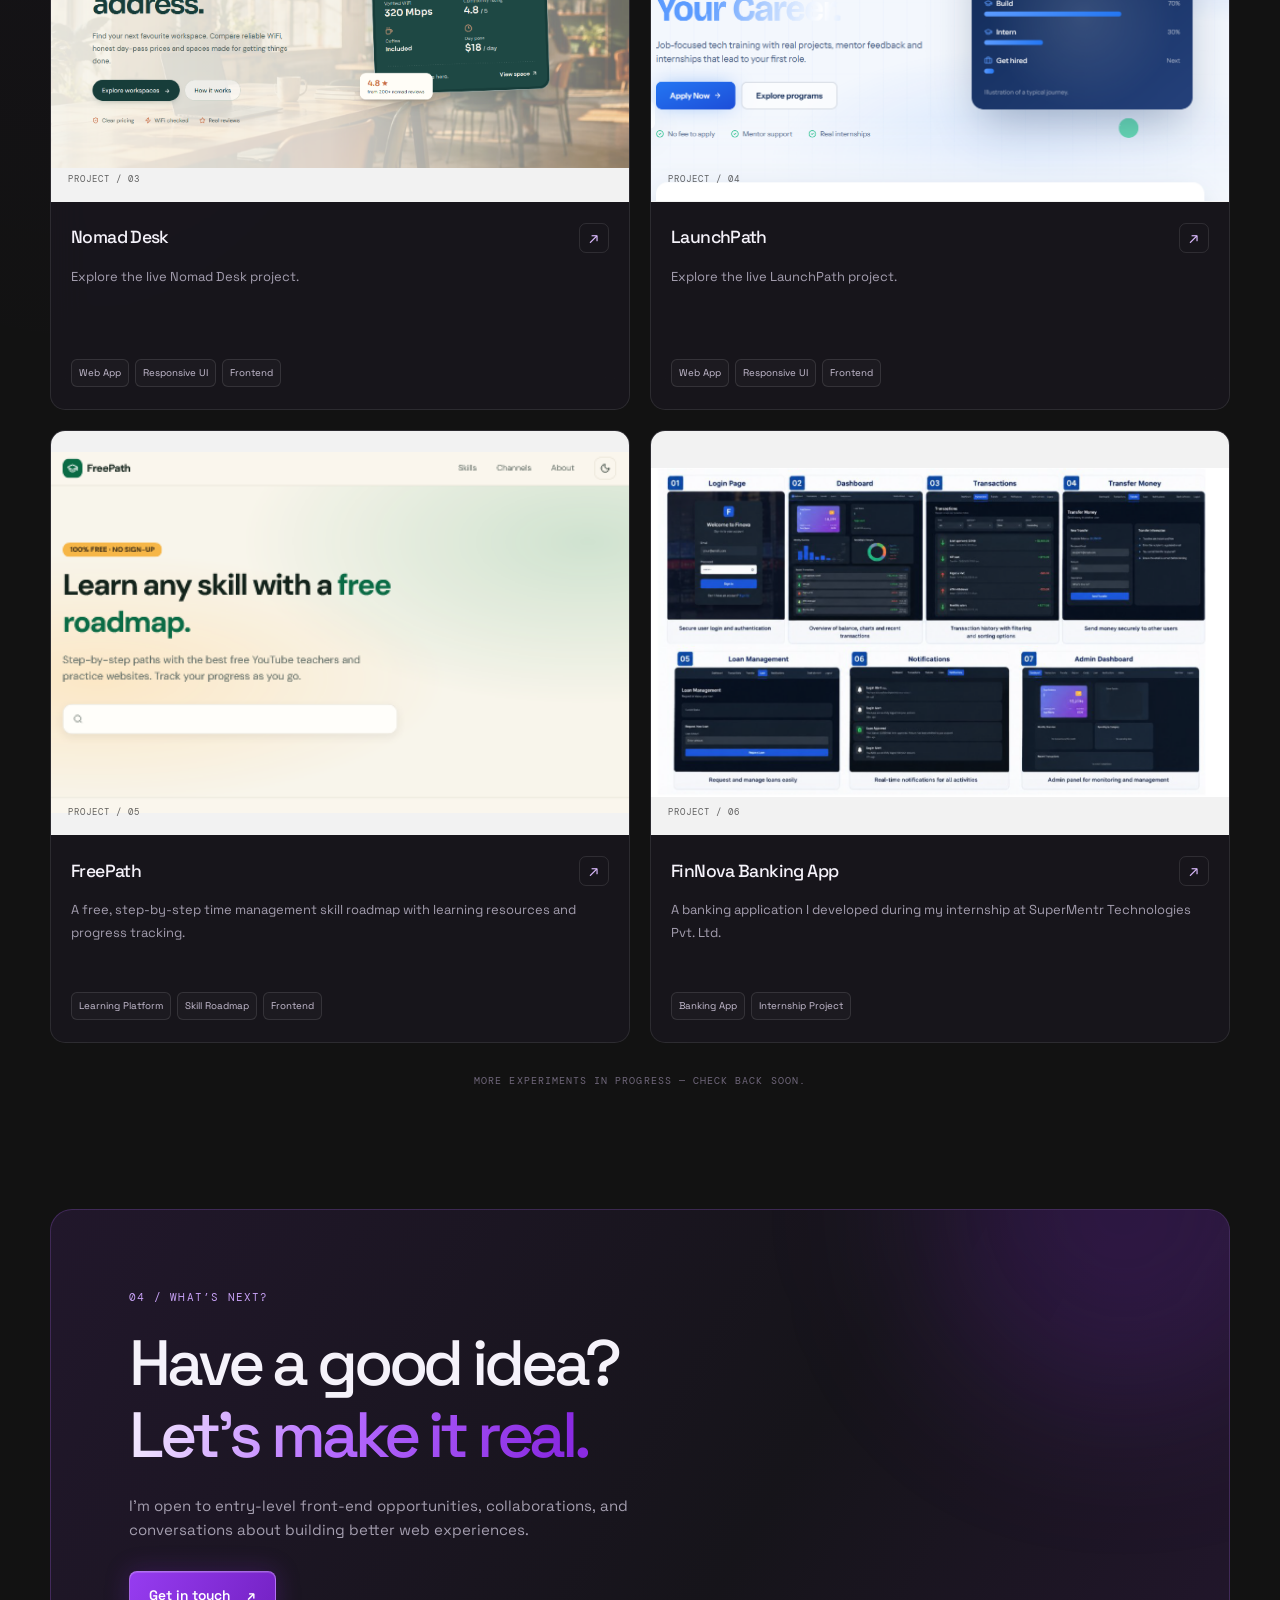
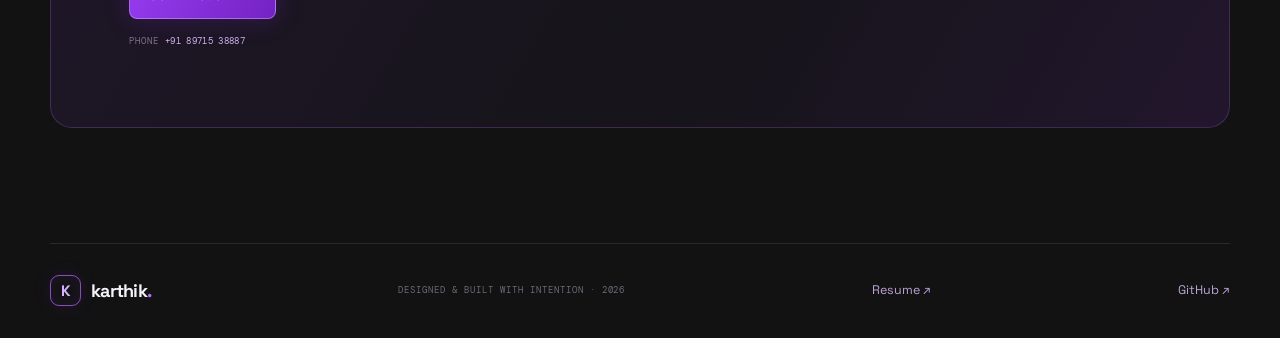
==== commit 05fdd61f: "Update internship title in index.html" ====
--- a/index.html
+++ b/index.html
@@ -91,7 +91,7 @@
       <article class="experience-card">
         <div>
           <p class="eyebrow">INTERNSHIP</p>
-          <h3>Software Development Intern</h3>
+          <h3>Full Stack Web Development   Internship Program</h3>
           <p class="experience-company">SuperMentr Technologies Pvt. Ltd.</p>
           <p class="muted">Developed FinNova, a banking application, during my internship. View the project source and internship certificate below.</p>
         </div>
